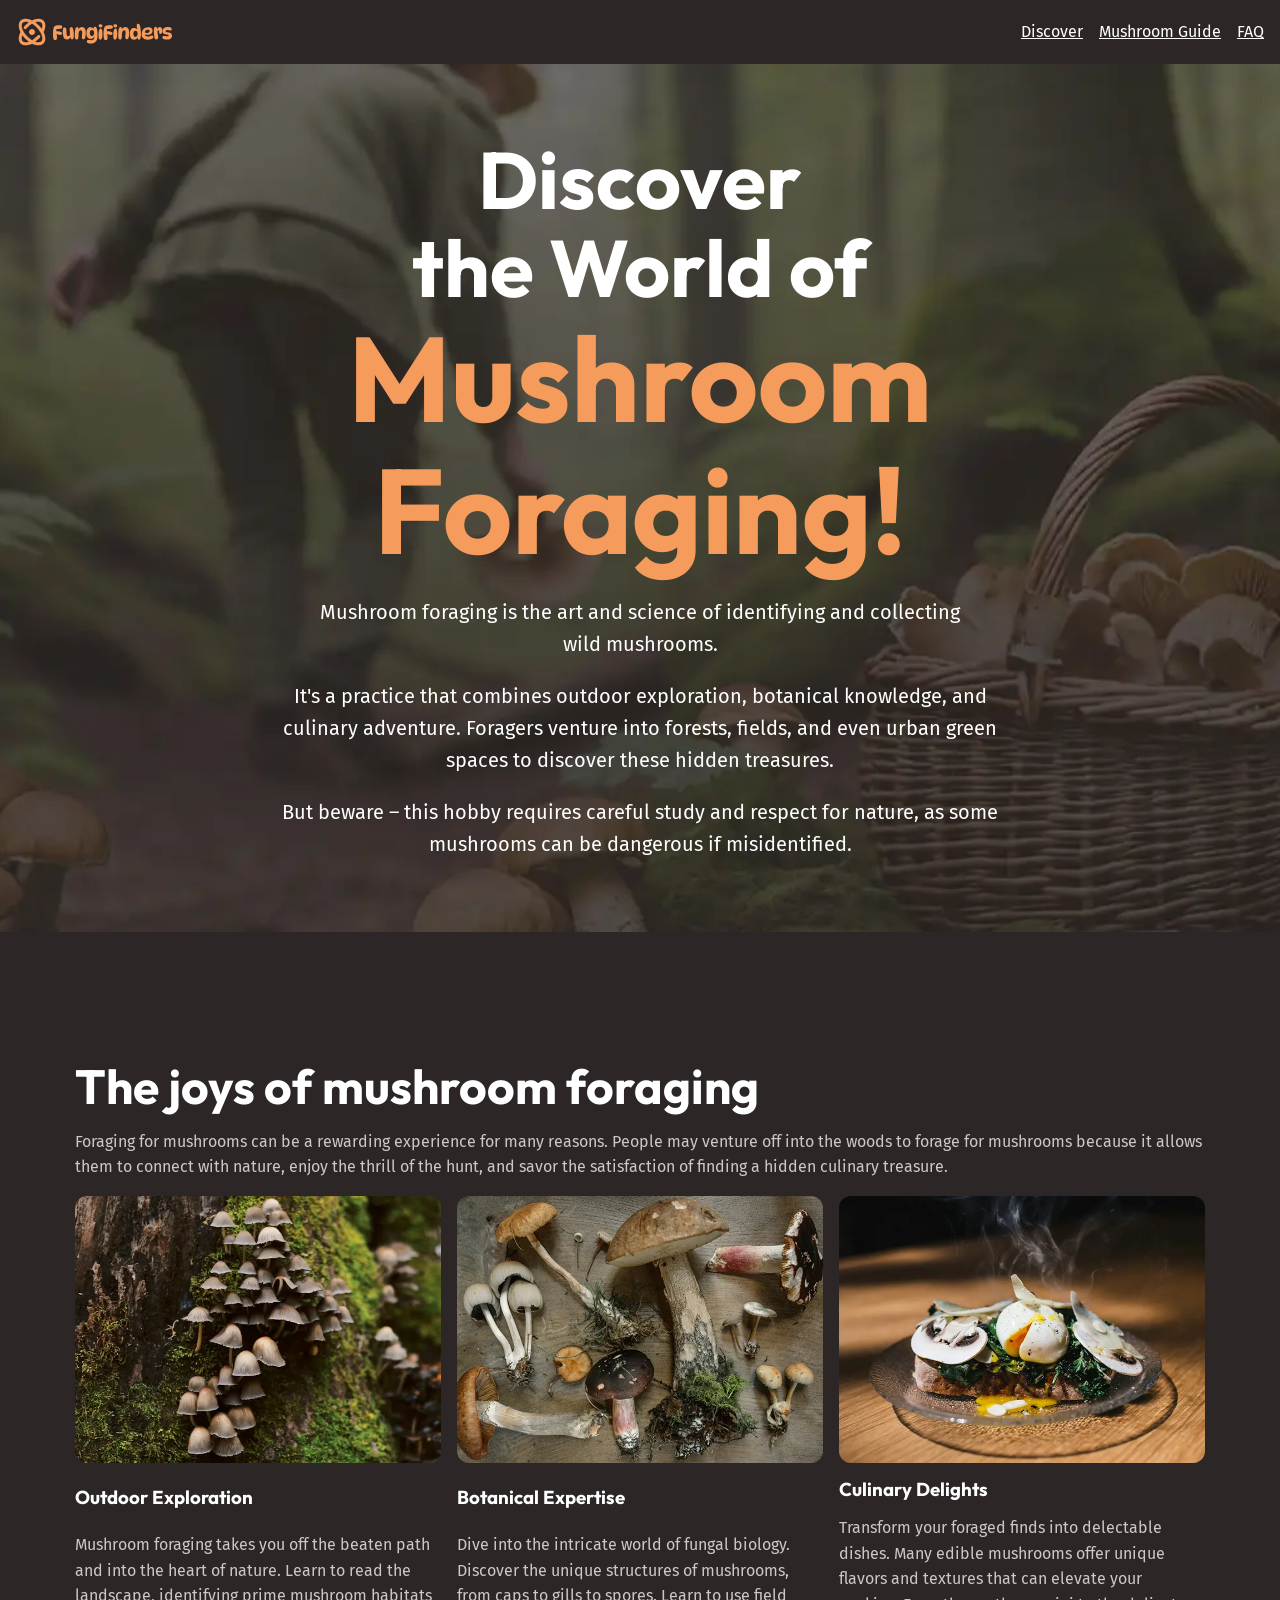
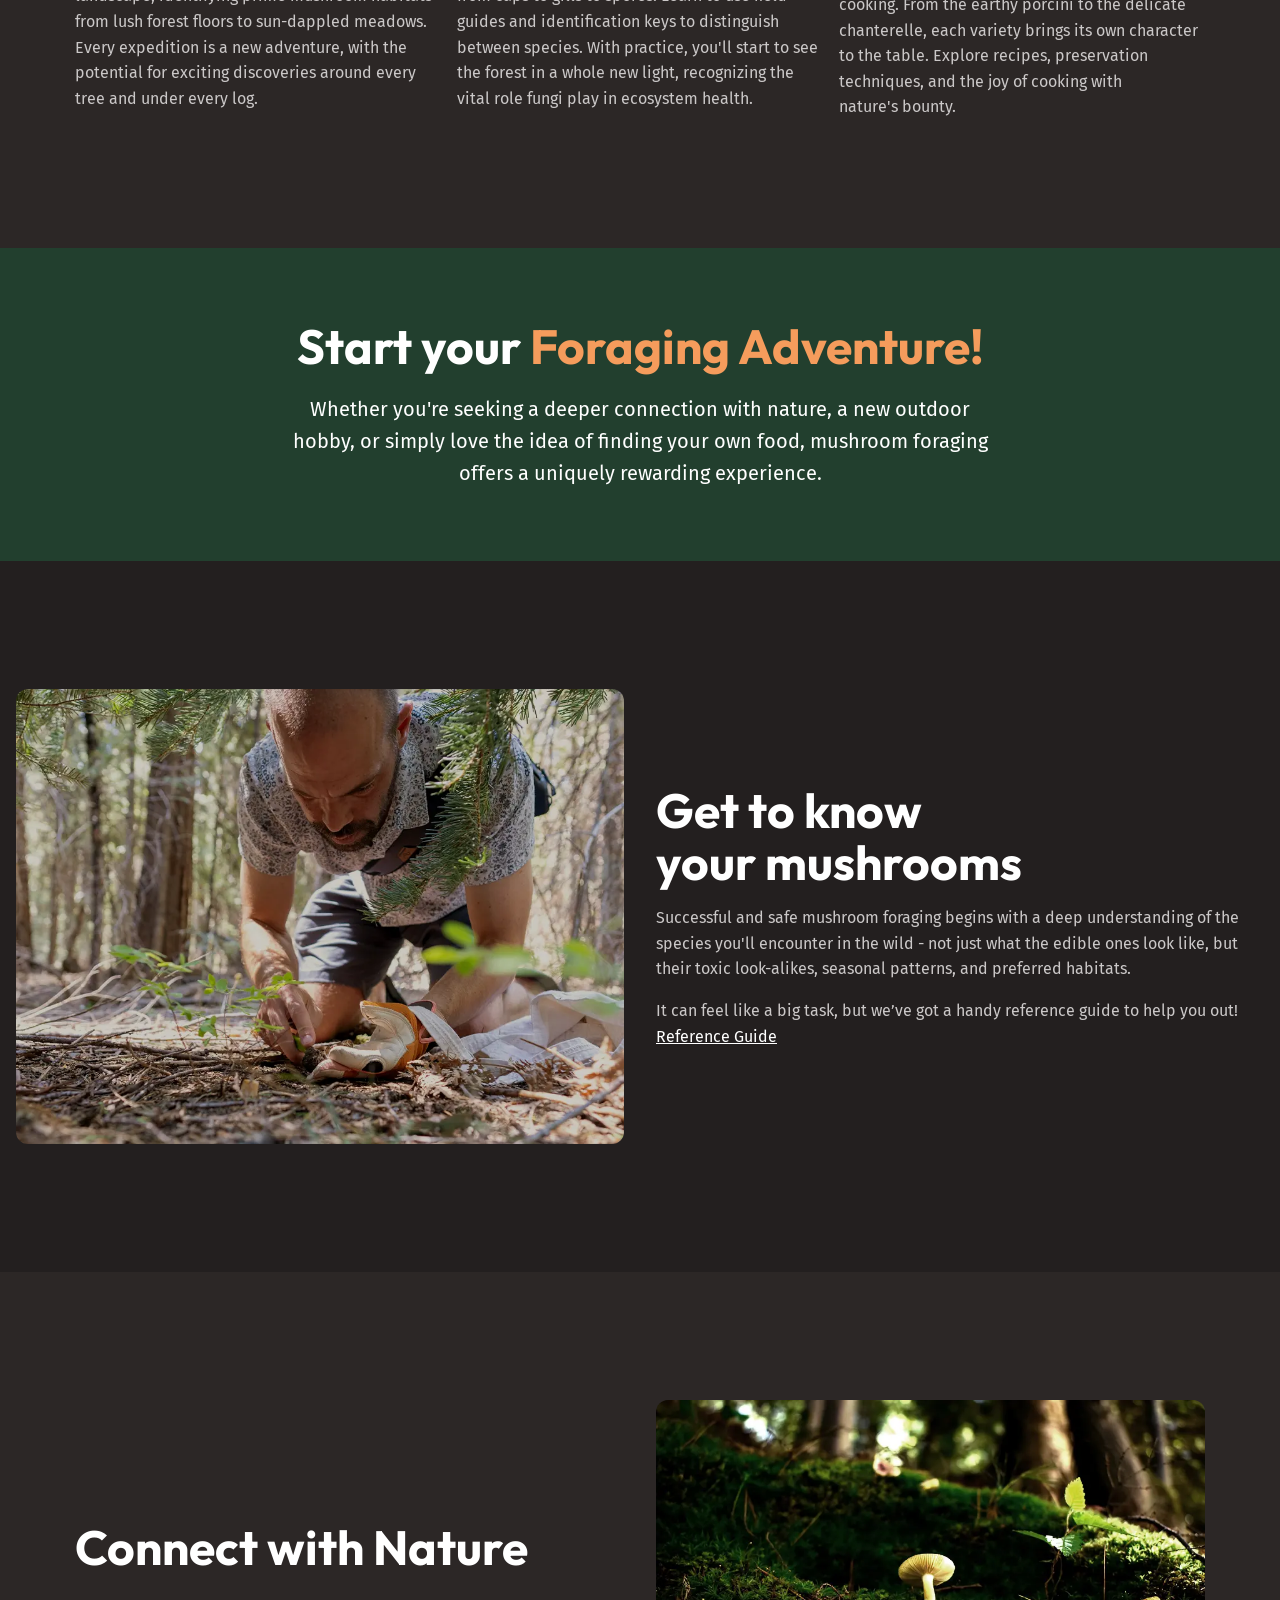
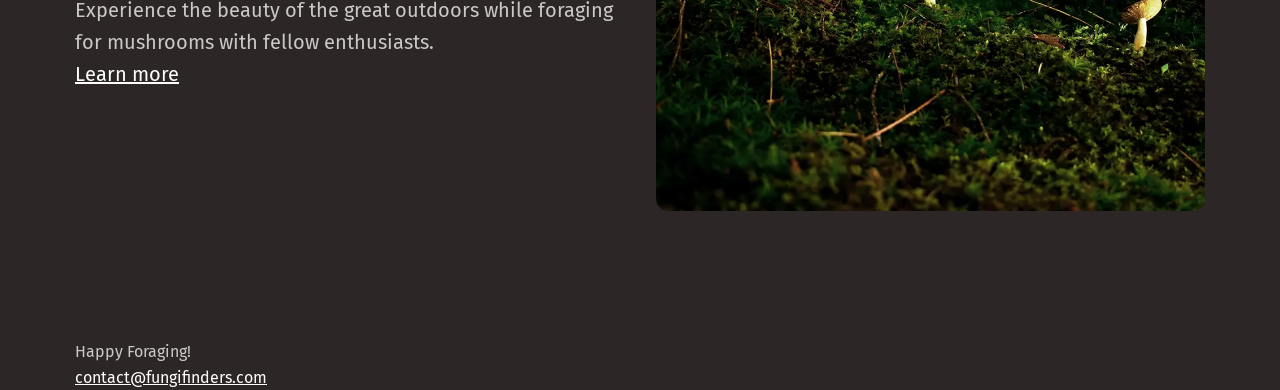
==== index.html @ 4f97831c "refactor hero section with updated title class and new styling for improved visual impact" ====
<!doctype html>
<html lang="en">
  <head>
    <meta charset="UTF-8" />
    <meta name="viewport" content="width=device-width, initial-scale=1.0" />
    <!-- Fonts: use preconnect and the Google Fonts stylesheet with display=swap -->
    <link rel="preconnect" href="https://fonts.googleapis.com" />
    <link rel="preconnect" href="https://fonts.gstatic.com" crossorigin />
    <link
      href="https://fonts.googleapis.com/css2?family=Fira+Sans:wght@400;700&family=Outfit:wght@100..900&display=swap"
      rel="stylesheet" />
    <link rel="stylesheet" href="style.css" />
    <title>Fungi Finders</title>
  </head>
  <body>
    <header class="site-header">
      <div class="wrapper wrapper--wide">
        <div class="site-header__inner">
          <img src="/assets/fungi-finders.svg" alt="Fungi Finders" />
          <nav class="primary-navigation">
            <ul role="list">
              <li><a href="/">Discover</a></li>
              <li><a href="#">Mushroom Guide</a></li>
              <li><a href="#">FAQ</a></li>
            </ul>
          </nav>
        </div>
      </div>
    </header>
    <main>
      <section class="hero section flow" data-padding="compact">
        <div class="wrapper wrapper--narrow">
          <h1 class="hero__title">
            Discover the World of
            <span>Mushroom Foraging!</span>
          </h1>
        </div>
        <div class="wrapper wrapper--narrow flow">
          <p>
            Mushroom foraging is the art and science of identifying and
            collecting wild mushrooms.
          </p>
          <p>
            It's a practice that combines outdoor exploration, botanical
            knowledge, and culinary adventure. Foragers venture into forests,
            fields, and even urban green spaces to discover these hidden
            treasures.
          </p>
          <p>
            But beware – this hobby requires careful study and respect for
            nature, as some mushrooms can be dangerous if misidentified.
          </p>
        </div>
      </section>
      <section class="section">
        <div class="wrapper flow">
          <div class="flow">
            <h2 class="section-title">The joys of mushroom foraging</h2>
            <p>
              Foraging for mushrooms can be a rewarding experience for many
              reasons. People may venture off into the woods to forage for
              mushrooms because it allows them to connect with nature, enjoy the
              thrill of the hunt, and savor the satisfaction of finding a hidden
              culinary treasure.
            </p>
          </div>
          <!-- three columns of content -->
          <div class="equal-columns">
            <div class="card grid-flow">
              <img
                src="/assets/outdoor-exploration.webp"
                alt="Outdoor Exploration" />
              <h3>Outdoor Exploration</h3>
              <p>
                Mushroom foraging takes you off the beaten path and into the
                heart of nature. Learn to read the landscape, identifying prime
                mushroom habitats from lush forest floors to sun-dappled
                meadows. Every expedition is a new adventure, with the potential
                for exciting discoveries around every tree and under every log.
              </p>
            </div>
            <div class="card grid-flow">
              <img
                src="/assets/botanical-expertise.webp"
                alt="Botanical Expertise" />
              <h3>Botanical Expertise</h3>
              <p>
                Dive into the intricate world of fungal biology. Discover the
                unique structures of mushrooms, from caps to gills to spores.
                Learn to use field guides and identification keys to distinguish
                between species. With practice, you'll start to see the forest
                in a whole new light, recognizing the vital role fungi play in
                ecosystem health.
              </p>
            </div>
            <div class="card grid-flow">
              <img
                src="/assets/culinary-delight.webp"
                alt="Culinary Delights" />
              <h3>Culinary Delights</h3>
              <p>
                Transform your foraged finds into delectable dishes. Many edible
                mushrooms offer unique flavors and textures that can elevate
                your cooking. From the earthy porcini to the delicate
                chanterelle, each variety brings its own character to the table.
                Explore recipes, preservation techniques, and the joy of cooking
                with nature's bounty.
              </p>
            </div>
          </div>
        </div>
      </section>
      <section
        class="section background-accent text-center"
        data-padding="compact">
        <div
          class="wrapper wrapper--narrow flow font-size-md text-high-contrast">
          <h2 class="section-title">
            Start your <span class="text-brand">Foraging Adventure!</span>
          </h2>
          <p>
            Whether you're seeking a deeper connection with nature, a new
            outdoor hobby, or simply love the idea of finding your own food,
            mushroom foraging offers a uniquely rewarding experience.
          </p>
        </div>
      </section>
      <section class="section background-extra-dark">
        <div class="wrapper wrapper--wide">
          <!-- two columns of content -->
          <div class="equal-columns" data-gap="large" data-alignment="centered">
            <div>
              <img
                src="/assets/get-to-know.webp"
                alt="Get to Know Your Mushrooms" />
            </div>
            <div class="flow">
              <h2 class="section-title">Get to know your mushrooms</h2>
              <p>
                Successful and safe mushroom foraging begins with a deep
                understanding of the species you'll encounter in the wild - not
                just what the edible ones look like, but their toxic
                look-alikes, seasonal patterns, and preferred habitats.
              </p>
              <p>
                It can feel like a big task, but we’ve got a handy reference
                guide to help you out!
              </p>
              <a class="button" href="">
                Reference Guide
                <span class="visually-hidden">
                  to learn more about identifying mushrooms safely
                </span>
              </a>
            </div>
          </div>
        </div>
      </section>
      <section class="section">
        <div class="wrapper">
          <!-- two columns of content -->
          <div class="equal-columns" data-gap="large" data-alignment="centered">
            <div class="flow font-size-md">
              <h2 class="section-title">Connect with Nature</h2>
              <p>
                Experience the beauty of the great outdoors while foraging for
                mushrooms with fellow enthusiasts.
              </p>

              <a href="#" class="button">
                Learn more
                <span class="visually-hidden">
                  about mushrooms with our helpful reference guide
                </span>
              </a>
            </div>
            <div class=""><img src="/assets/nature.webp" alt="Nature" /></div>
          </div>
        </div>
      </section>
    </main>
    <footer class="site-footer">
      <div class="wrapper">
        <p>Happy Foraging!</p>
        <a href="mailto:contact@fungifinders.com">contact@fungifinders.com</a>
      </div>
    </footer>
  </body>
</html>
---- style.css ----
/* 
  CSS Cascade Layers - defined in order of increasing specificity.
  Later layers override earlier layers when specificity is equal.
  Order (lowest to highest specificity): reset, base, layout, components, utilities
*/
@layer reset, base, layout, components, utilities;

@layer reset {
  *,
  *::before,
  *::after {
    box-sizing: border-box;
  }

  /* https://kilianvalkhof.com/2022/css-html/your-css-reset-needs-text-size-adjust-probably/ */
  html {
    -moz-text-size-adjust: none;
    -webkit-text-size-adjust: none;
    text-size-adjust: none;
  }

  body,
  h1,
  h2,
  h3,
  h4,
  p,
  figure,
  blockquote,
  dl,
  dd {
    margin: 0;
  }

  /* https://www.scottohara.me/blog/2019/01/12/lists-and-safari.html */
  [role='list'] {
    list-style: none;
    margin: 0;
    padding: 0;
  }

  body {
    min-block-size: 100vh; /*similar to min-height: 100vh;*/
    line-height: 1.6;
  }

  h1,
  h2,
  h3,
  button,
  input,
  label {
    line-height: 1.1;
  }

  h1,
  h2,
  h3,
  h4 {
    text-wrap: balance; /* balance the title for long words */
  }

  p,
  li {
    text-wrap: pretty; /* balance the text for long words */
  }

  img,
  picture {
    max-inline-size: 100%; /* max-width: 100%; */
    display: block;
  }

  input,
  button,
  textarea,
  select {
    font: inherit;
  }
}

@layer base {
  :root {
    /* Color Palette */
    --clr-white: hsl(0, 0%, 100%);

    --clr-gray-100: hsl(0, 2%, 79%);

    --clr-brand-400: hsl(25, 88%, 75%);
    --clr-brand-500: hsl(25, 88%, 66%);

    --clr-green-400: hsl(143, 19%, 49%);
    --clr-green-500: hsl(143, 38%, 37%);
    --clr-green-600: hsl(145, 29%, 19%);

    --clr-brown-500: hsl(10, 5%, 25%);
    --clr-brown-600: hsl(9, 7%, 21%);
    --clr-brown-700: hsl(9, 8%, 16%);
    --clr-brown-800: hsl(0, 6%, 15%);
    --clr-brown-900: hsl(0, 6%, 13%);

    --clr-orange-500: hsl(28, 43%, 28%);

    --clr-red-500: hsl(359, 34%, 24%);

    --clr-teal-500: hsl(186, 42%, 25%);

    /* Typography */
    --ff-heading: 'Outfit', sans-serif;
    --ff-body: 'Fira Sans', sans-serif;

    --fs-300: 0.875rem;
    --fs-400: 1rem;
    --fs-500: 1.125rem;
    --fs-600: 1.25rem;
    --fs-700: 1.5rem;
    --fs-800: 2rem;
    --fs-900: 3.75rem;
    --fs-1000: 3.75rem;

    @media (width > 760px) {
      --fs-300: 0.875rem;
      --fs-400: 1rem;
      --fs-500: 1.25rem;
      --fs-600: 1.5rem;
      --fs-700: 2rem;
      --fs-800: 3rem;
      --fs-900: 5rem;
      --fs-1000: 7.5rem;
    }
  }

  /* a semantic "layer" of custom properties */
  :root {
    /* text color */
    --text-main: var(--clr-gray-100);
    --text-high-contrast: var(--clr-white);
    --text-brand: var(--clr-brand-500);
    --text-brand-light: var(--clr-brand-400);

    /* background */
    --background-accent-light: var(--clr-green-400);
    --background-accent-main: var(--clr-green-500);
    --background-accent-dark: var(--clr-green-600);

    --background-extra-light: var(--clr-brown-500);
    --background-light: var(--clr-brown-600);
    --background-main: var(--clr-brown-700);
    --background-dark: var(--clr-brown-800);
    --background-extra-dark: var(--clr-brown-900);

    /* font-size-heading */
    --font-size-heading-sm: var(--fs-700);
    --font-size-heading-regular: var(--fs-800);
    --font-size-heading-lg: var(--fs-900);
    --font-size-heading-xl: var(--fs-1000);

    /* font-size for body and paragraph */
    --font-size-sm: var(--fs-300);
    --font-size-regular: var(--fs-400);
    --font-size-md: var(--fs-500);
    --font-size-lg: var(--fs-600);

    /* border-radius */
    --border-radius-1: 0.25rem;
    --border-radius-2: 0.5rem;
    --border-radius-3: 0.75rem;
  }

  html {
    font-family: var(--ff-body);
    line-height: 1.6;
  }

  body {
    font-size: var(--font-size-regular);
    color: var(--text-main);
    background-color: var(--background-main);
  }

  h1,
  h2,
  h3,
  h4 {
    font-family: var(--ff-heading);
    font-weight: 700;
    color: var(--text-high-contrast);
  }

  a {
    color: var(--text-high-contrast);
  }

  a:hover,
  a:focus-visible {
    color: var(--text-brand-light);
  }

  img {
    border-radius: var(--border-radius-3);
  }
}

@layer layout {
  /* select all elements in the flow class except the first one */
  .flow > * + * {
    margin-block-start: var(--flow-space, 1em);
  }

  .grid-flow {
    display: grid;
    gap: var(--grid-gap, 1rem);
  }
  .equal-columns {
    display: grid;
    gap: var(--equal-columns-gap, 1rem);
    align-items: var(--column-layout-alignment, stretch);

    @media (width > 760px) {
      grid-auto-flow: column;
      grid-auto-columns: 1fr;
    }

    &[data-gap='large'] {
      --equal-columns-gap: 2rem;
    }
    &[data-alignment='centered'] {
      --column-layout-alignment: center;
    }
  }
  .section {
    padding-block: 3.75rem;

    @media (min-width: 760px) {
      padding-block: 8rem;

      &[data-padding='compact'] {
        padding-block: 4.5rem;
      }
    }
  }

  .wrapper {
    --wrapper-max-width: 1130px;
    --wrapper-padding: 1rem;
    max-width: var(--wrapper-max-width);
    margin-inline: auto;
    padding-inline: var(--wrapper-padding);

    box-sizing: content-box;
  }

  .wrapper--narrow {
    --wrapper-max-width: 720px;
  }

  .wrapper--wide {
    --wrapper-max-width: 1330px;
  }
}

@layer components {
  .site-header {
    padding-block: 1rem;
  }
  .site-header__inner {
    display: flex;
    flex-wrap: wrap;
    gap: 0.5rem 1rem;
    align-items: center;
    justify-content: space-between;
  }

  .primary-navigation {
    ul {
      display: flex;
      gap: 0.5rem 1rem;
    }
  }

  .hero {
    text-align: center;
    background-image: url(/assets/hero.webp);
    background-size: cover;
    font-size: var(--font-size-md);
    color: var(--text-high-contrast);
    background-position: center;
  }

  .hero__title {
    font-size: var(--font-size-heading-lg);

    > span {
      display: block;
      font-size: var(--font-size-heading-xl);
      color: var(--text-brand);
    }
  }
}

@layer utilities {
  .visually-hidden {
    clip: rect(0 0 0 0);
    clip-path: inset(50%);
    height: 1px;
    overflow: hidden;
    position: absolute;
    white-space: nowrap;
    width: 1px;
  }
  .text-center {
    text-align: center;
  }
  .text-brand {
    color: var(--text-brand);
  }
  .text-high-contrast {
    color: var(--text-high-contrast);
  }

  .section-title {
    font-size: var(--font-size-heading-regular);
  }

  .background-base {
    background-color: var(--background-base);
  }
  .background-light {
    background-color: var(--background-light);
  }
  .background-extra-light {
    background-color: var(--background-extra-light);
  }
  .background-dark {
    background-color: var(--background-dark);
  }
  .background-extra-dark {
    background-color: var(--background-extra-dark);
  }

  .background-accent {
    background-color: var(--background-accent-dark);
  }

  .font-size-sm {
    font-size: var(--font-size-sm);
  }
  .font-size-regular {
    font-size: var(--font-size-regular);
  }
  .font-size-md {
    font-size: var(--font-size-md);
  }
  .font-size-lg {
    font-size: var(--font-size-lg);
  }
}
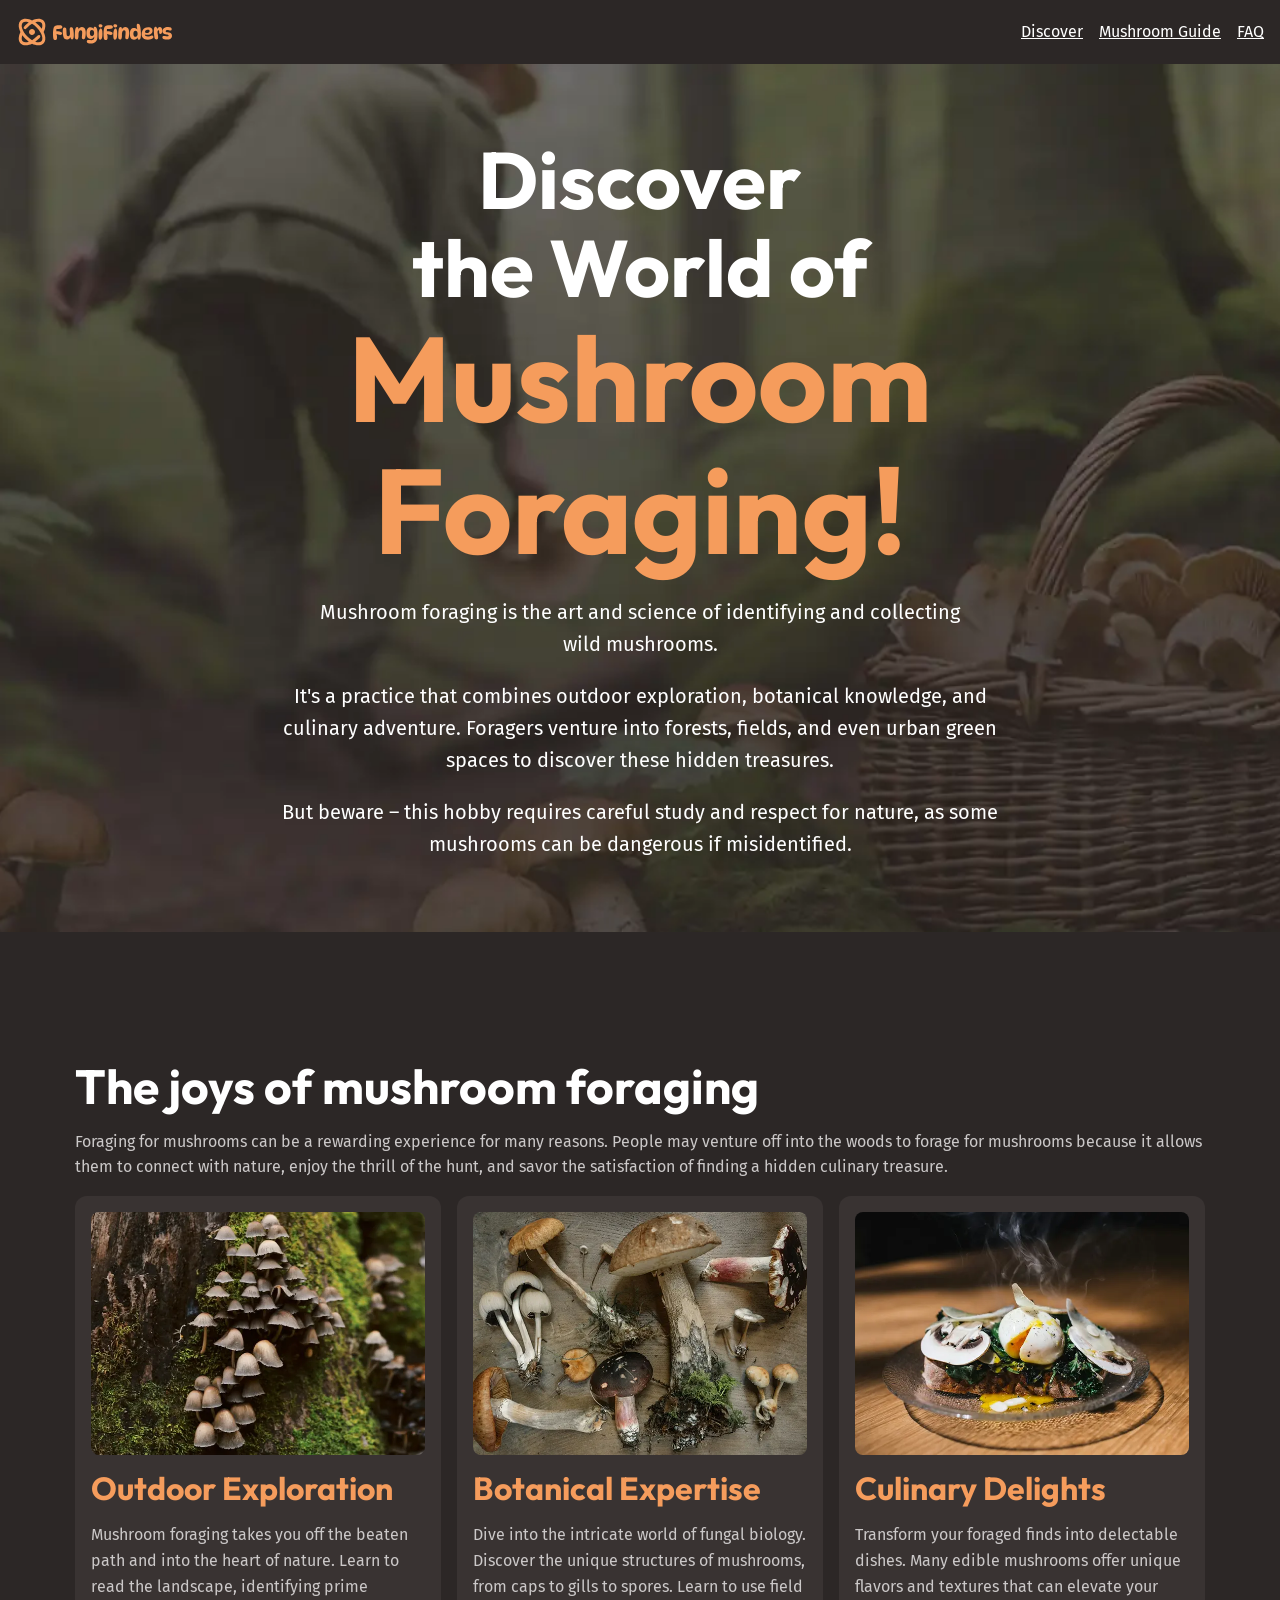
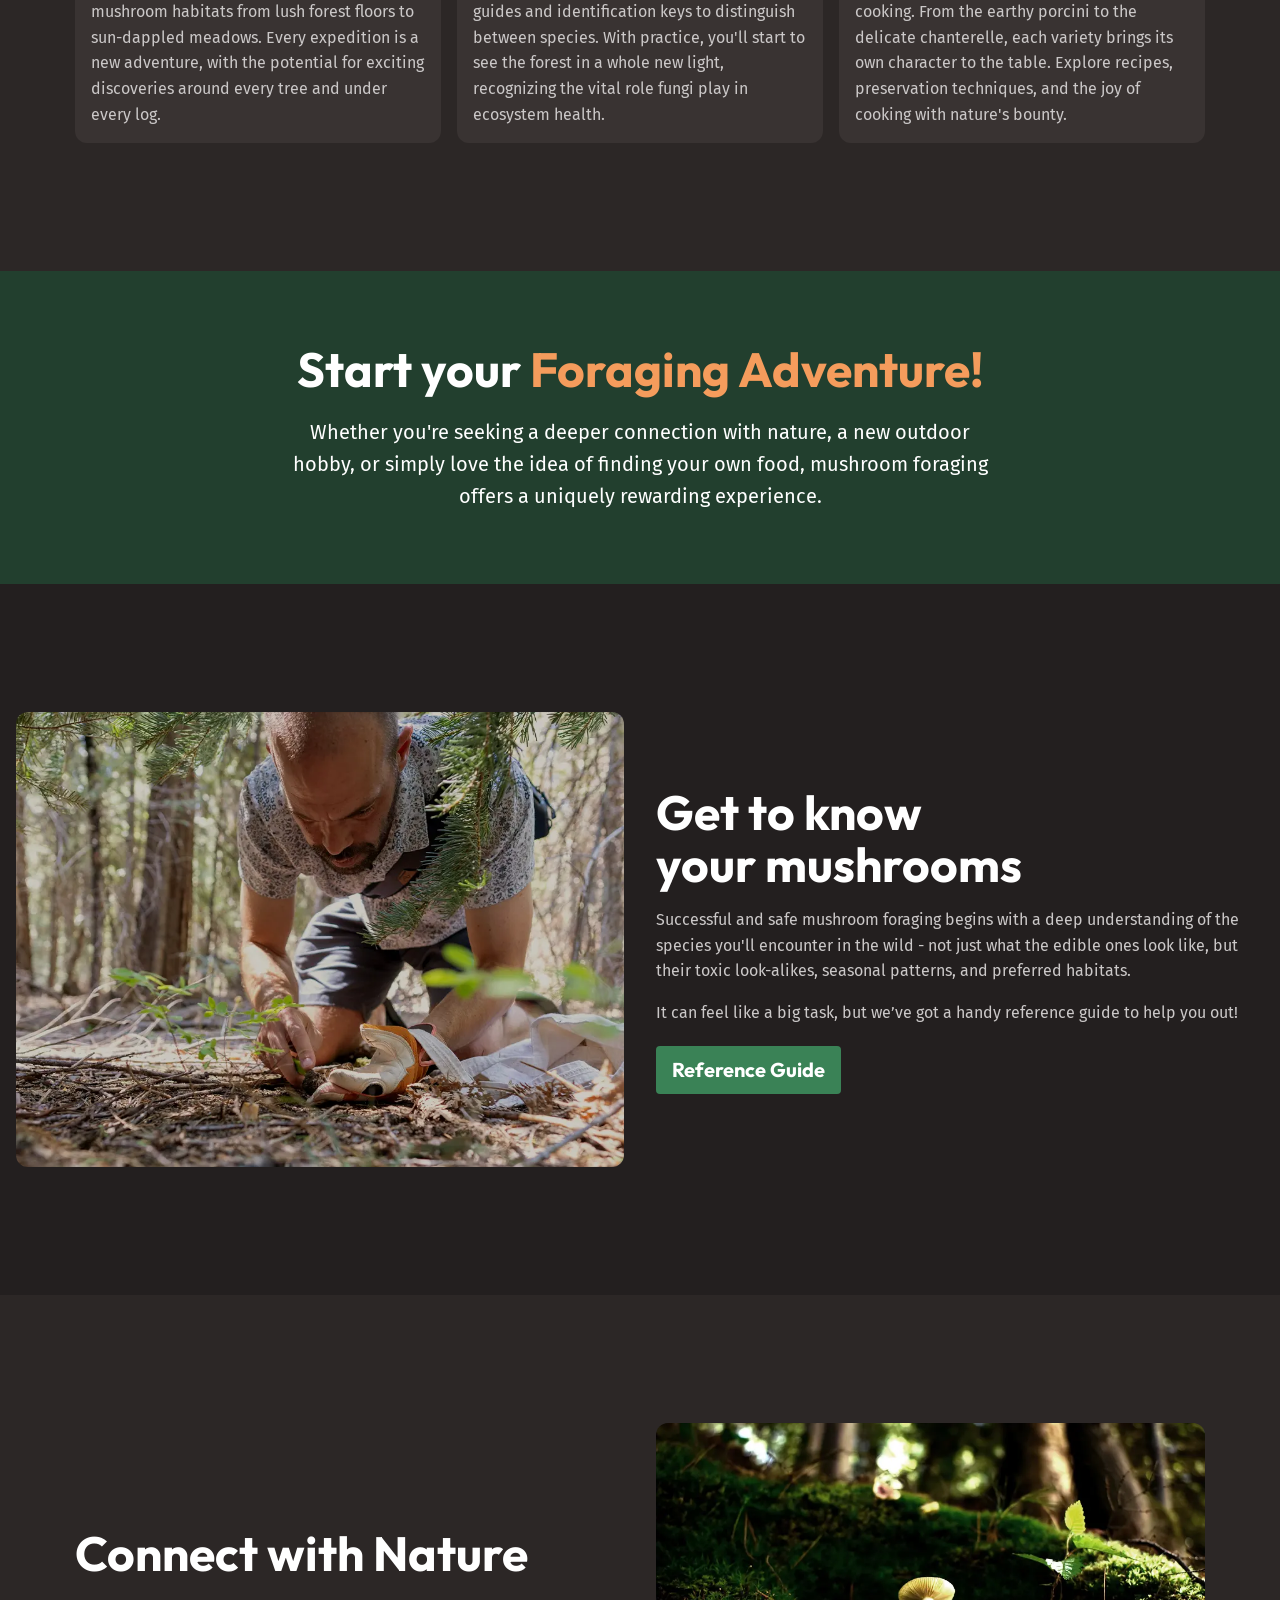
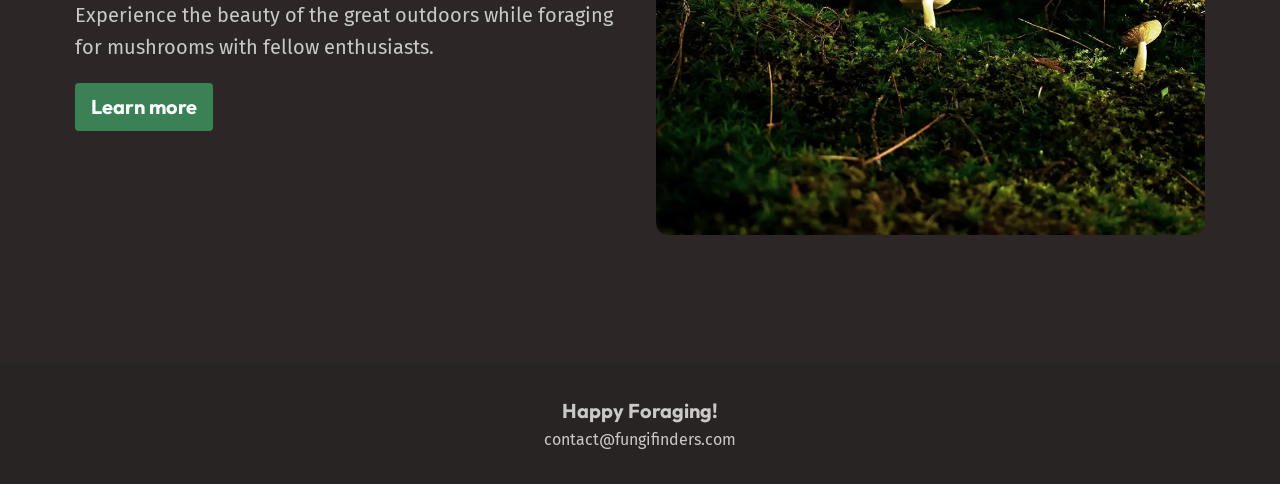
==== commit bac3a5f9: "refactor card components with new title class and styling for improved layout and aesthetics" ====
--- a/index.html
+++ b/index.html
@@ -66,11 +66,11 @@
           </div>
           <!-- three columns of content -->
           <div class="equal-columns">
-            <div class="card grid-flow">
+            <div class="card">
               <img
                 src="/assets/outdoor-exploration.webp"
                 alt="Outdoor Exploration" />
-              <h3>Outdoor Exploration</h3>
+              <h3 class="card__title">Outdoor Exploration</h3>
               <p>
                 Mushroom foraging takes you off the beaten path and into the
                 heart of nature. Learn to read the landscape, identifying prime
@@ -79,11 +79,11 @@
                 for exciting discoveries around every tree and under every log.
               </p>
             </div>
-            <div class="card grid-flow">
+            <div class="card">
               <img
                 src="/assets/botanical-expertise.webp"
                 alt="Botanical Expertise" />
-              <h3>Botanical Expertise</h3>
+              <h3 class="card__title">Botanical Expertise</h3>
               <p>
                 Dive into the intricate world of fungal biology. Discover the
                 unique structures of mushrooms, from caps to gills to spores.
@@ -93,11 +93,11 @@
                 ecosystem health.
               </p>
             </div>
-            <div class="card grid-flow">
+            <div class="card">
               <img
                 src="/assets/culinary-delight.webp"
                 alt="Culinary Delights" />
-              <h3>Culinary Delights</h3>
+              <h3 class="card__title">Culinary Delights</h3>
               <p>
                 Transform your foraged finds into delectable dishes. Many edible
                 mushrooms offer unique flavors and textures that can elevate
@@ -181,7 +181,7 @@
     </main>
     <footer class="site-footer">
       <div class="wrapper">
-        <p>Happy Foraging!</p>
+        <p class="site-footer__title">Happy Foraging!</p>
         <a href="mailto:contact@fungifinders.com">contact@fungifinders.com</a>
       </div>
     </footer>
--- a/style.css
+++ b/style.css
@@ -296,6 +296,68 @@
       color: var(--text-brand);
     }
   }
+
+  .card {
+    display: grid;
+    gap: var(--card-gap, 1rem);
+    padding: 1rem;
+    background-color: var(--background-light);
+    border-radius: var(--border-radius-3);
+
+    img {
+      border-radius: var(--border-radius-2);
+    }
+  }
+
+  .card__title {
+    color: var(--card-title-color, var(--text-brand));
+    font-size: var(--card-title-font-size, var(--font-size-heading-sm));
+  }
+
+  .button {
+    display: inline flex;
+    cursor: pointer;
+    font-family: var(--ff-heading);
+    font-weight: 700;
+    font-size: var(--font-size-md);
+    text-decoration: none;
+    background-color: var(--background-accent-main);
+    padding: 0.5rem 1rem;
+    border-radius: var(--border-radius-1);
+    transition: all 0.3s ease;
+  }
+
+  .button:hover,
+  .button:focus-visible {
+    background: var(--background-accent-light);
+    color: var(--text-high-contrast);
+  }
+
+  .site-footer {
+    background-color: var(--background-dark);
+    padding-block: 2rem;
+    text-align: center;
+
+    /* either use .grid-flow and change the --grid-flow-spacing, or do this */
+    display: grid;
+    gap: 2rem;
+
+    a {
+      text-decoration: none;
+      color: var(--text-main);
+
+      &:hover,
+      &:focus-visible {
+        color: var(--text-brand-light);
+      }
+    }
+  }
+
+  .site-footer__title {
+    font-size: var(--font-size-md);
+    font-family: var(--ff-heading);
+    font-weight: 700;
+  }
 }
 
 @layer utilities {
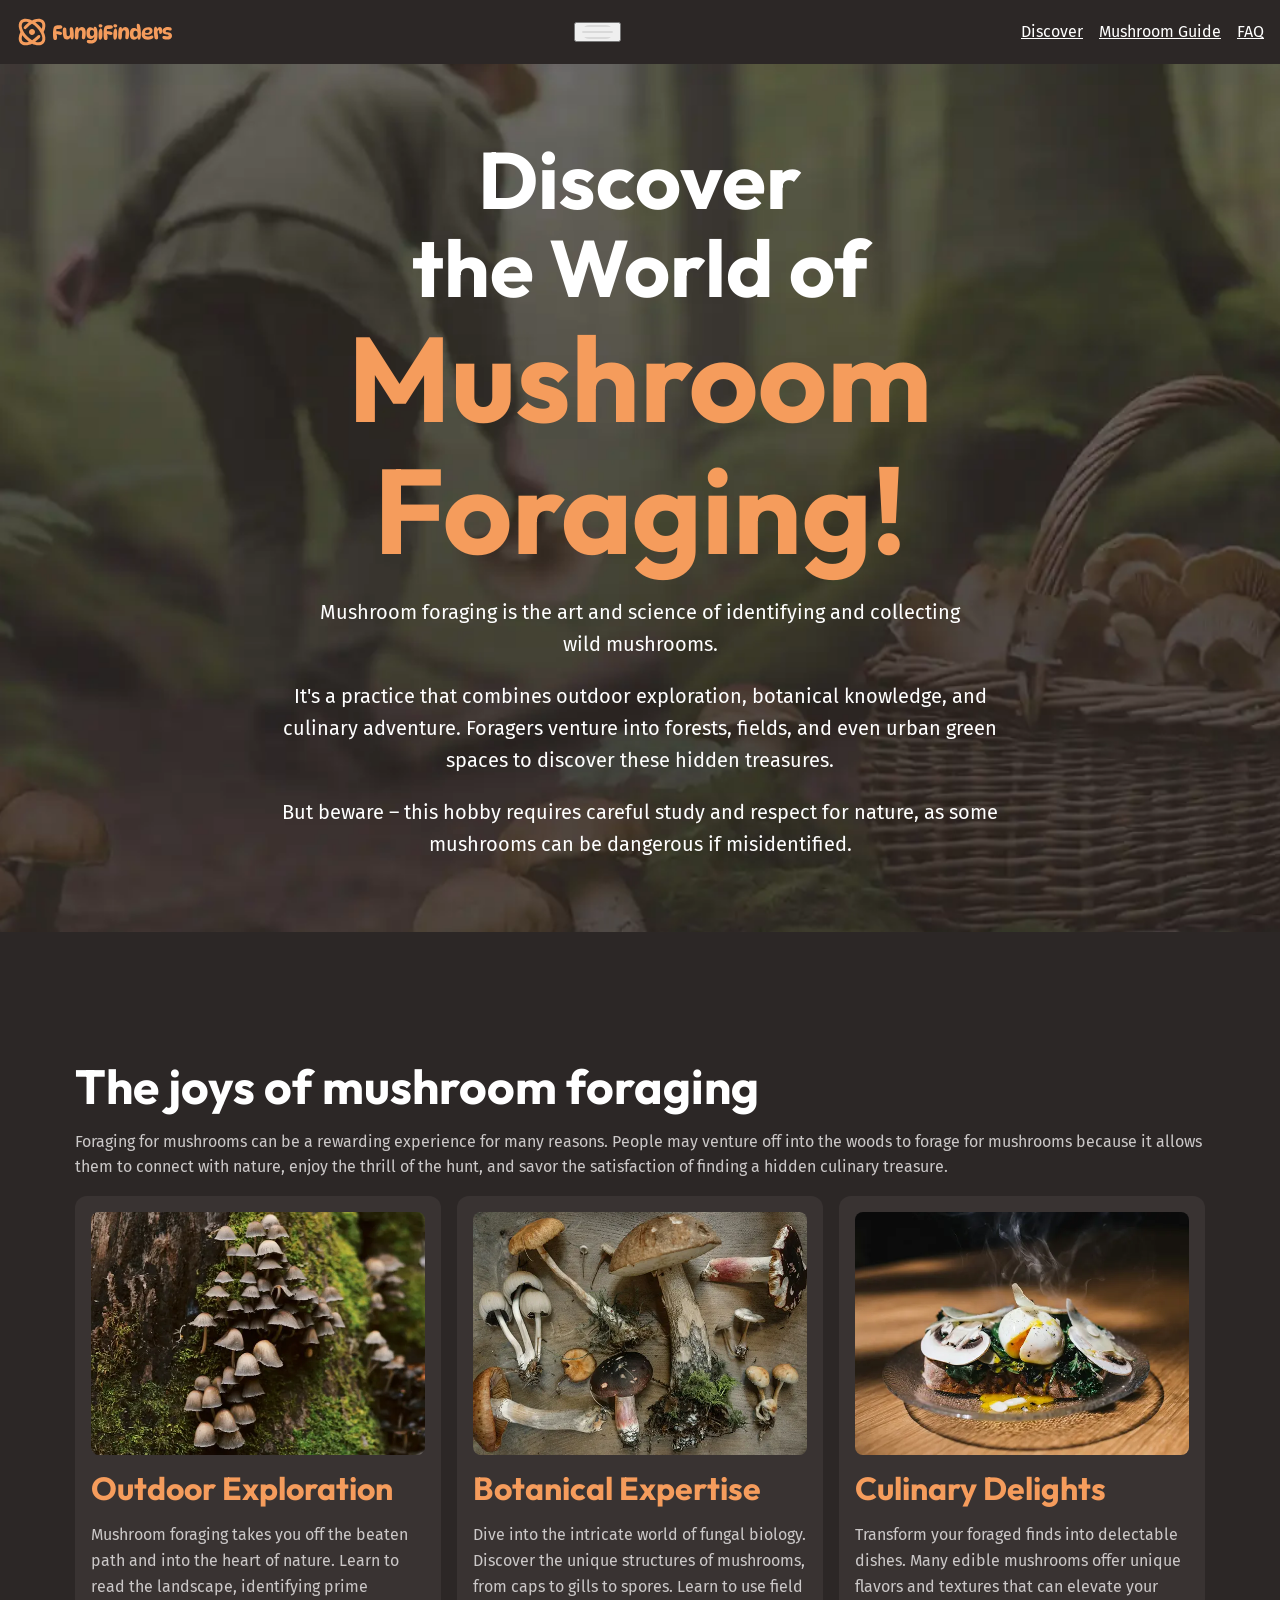
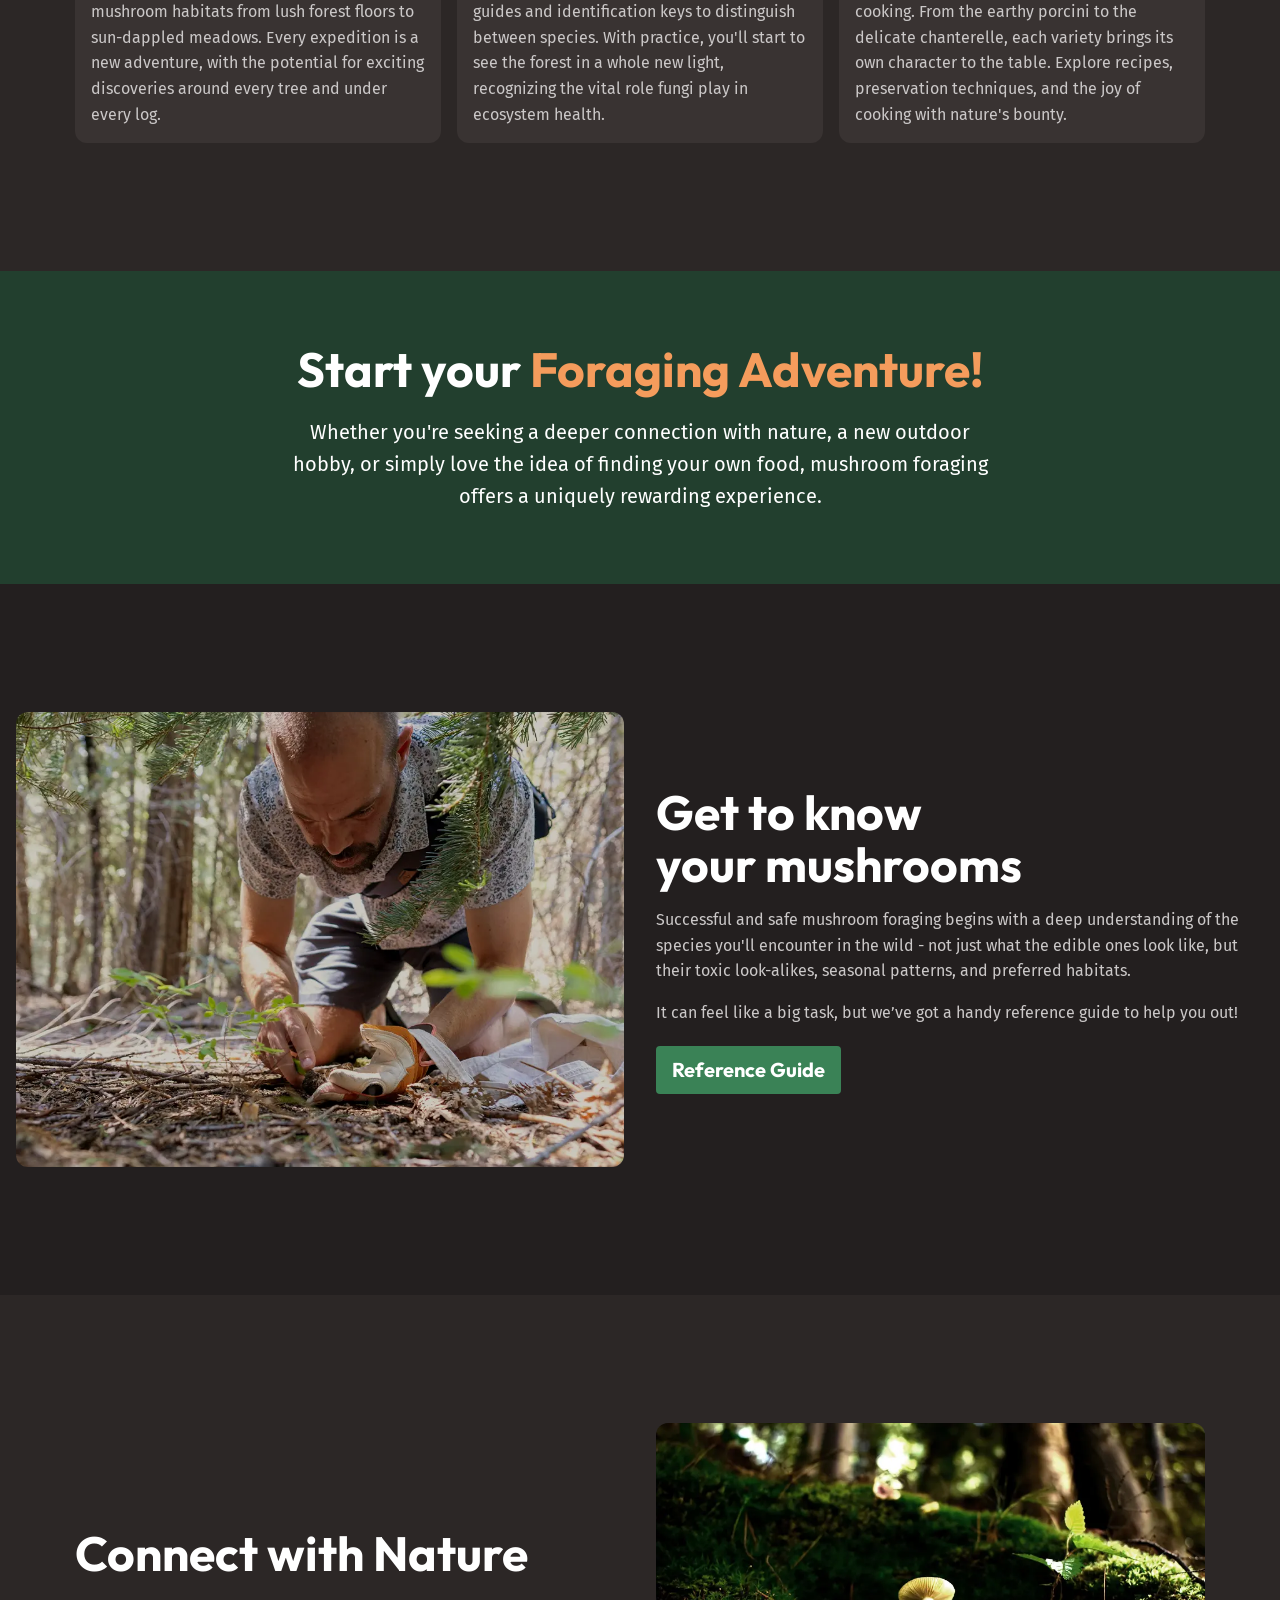
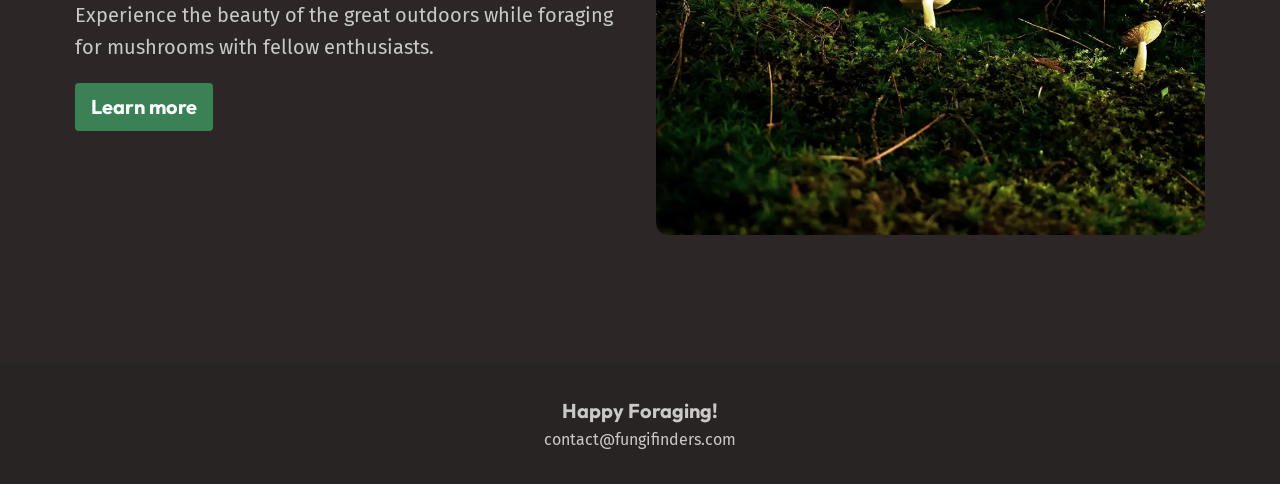
==== commit 6d0c0d1b: "add hamburger menu button for improved navigation accessibility" ====
--- a/index.html
+++ b/index.html
@@ -17,7 +17,11 @@
       <div class="wrapper wrapper--wide">
         <div class="site-header__inner">
           <img src="/assets/fungi-finders.svg" alt="Fungi Finders" />
-          <nav class="primary-navigation">
+          <button aria-controls="primary-nav" aria-expanded="false">
+            <span class="visually-hidden">Menu</span>
+            <img src="/assets/hamburger.svg" alt="" />
+          </button>
+          <nav class="primary-navigation" id="primary-nav">
             <ul role="list">
               <li><a href="/">Discover</a></li>
               <li><a href="#">Mushroom Guide</a></li>
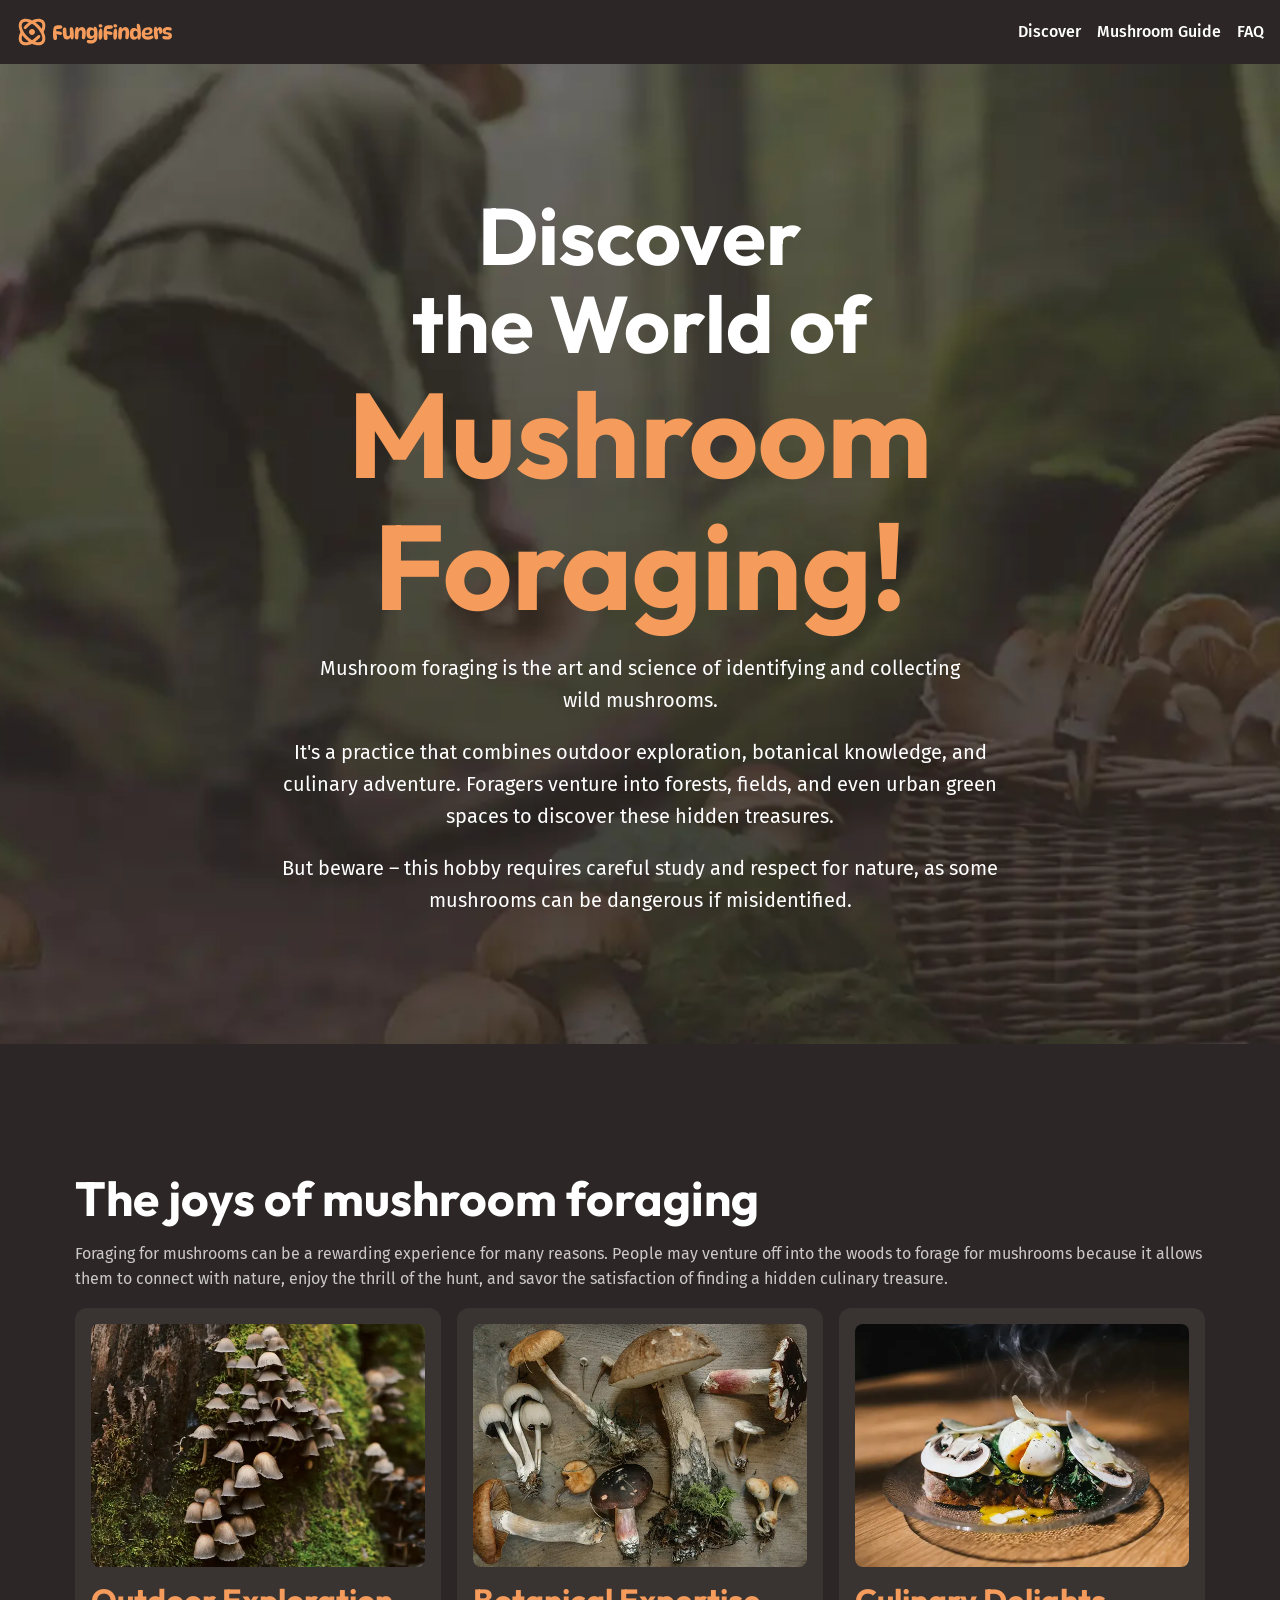
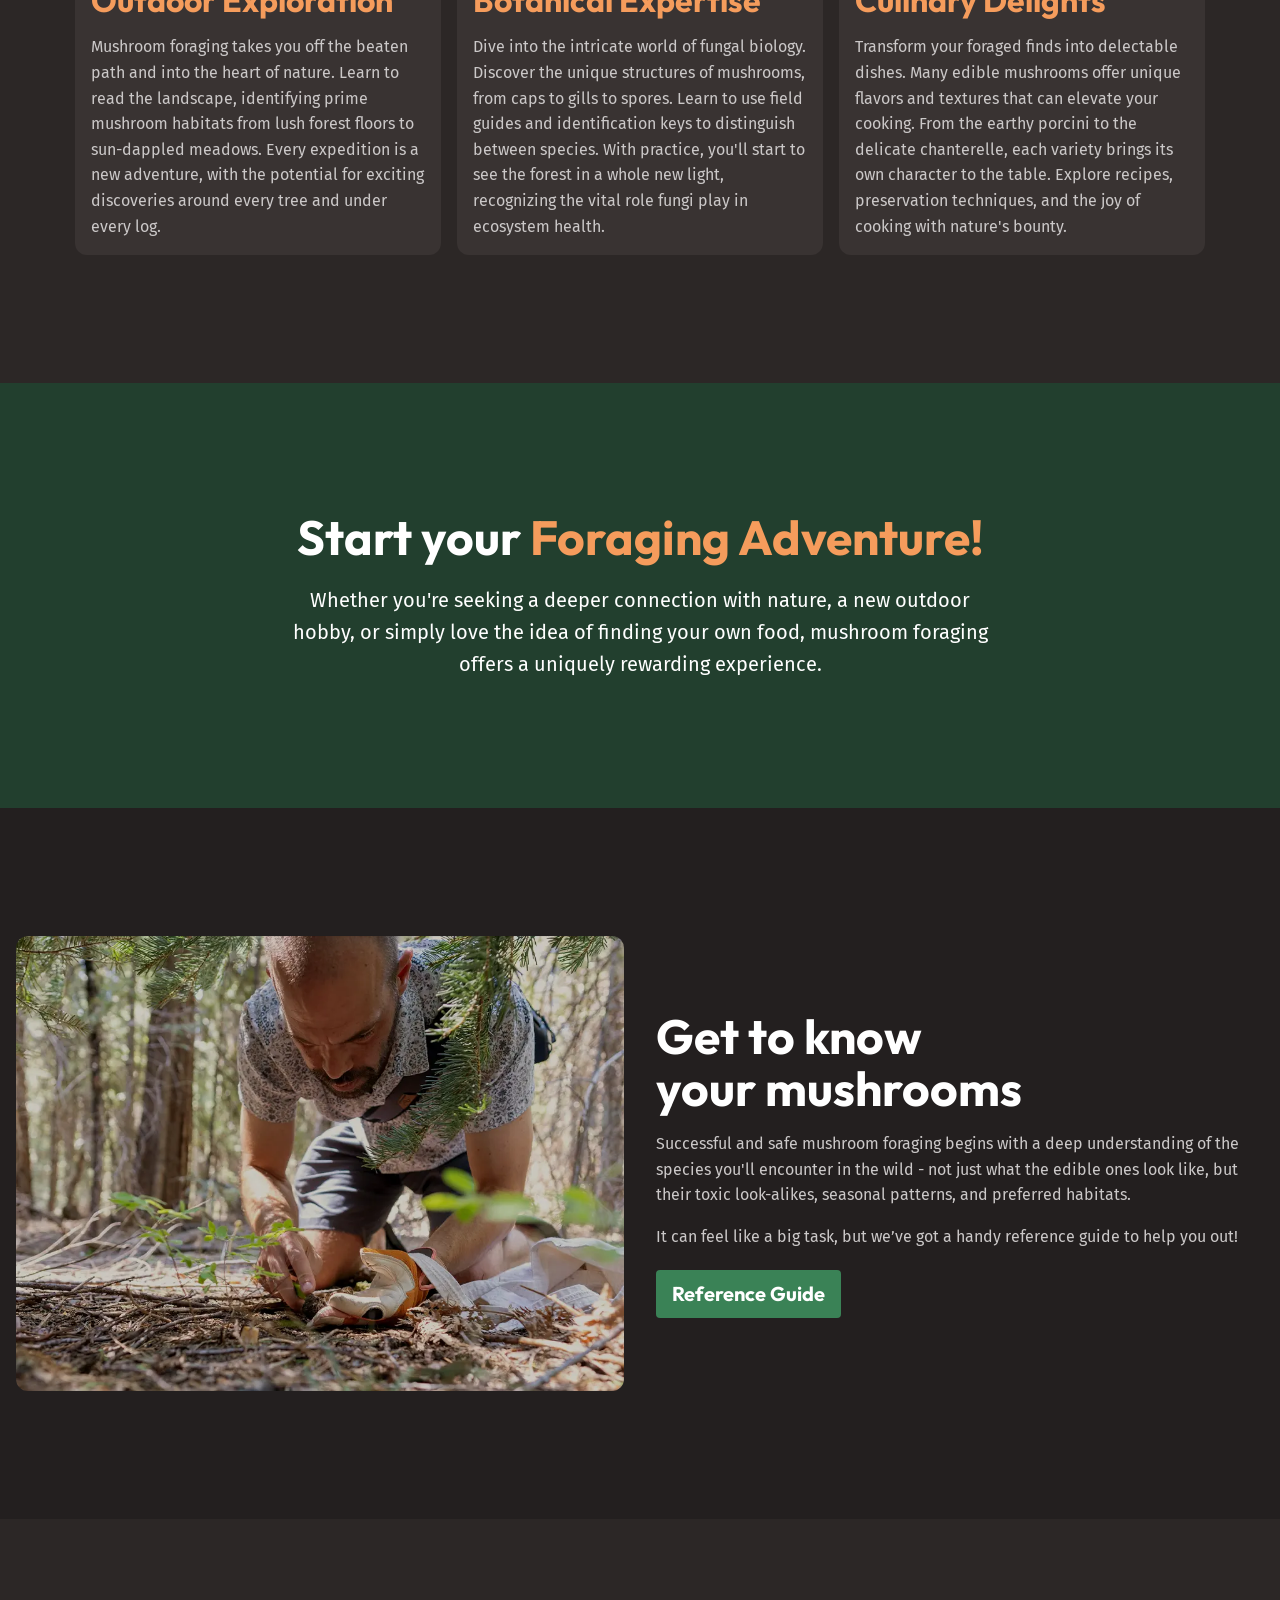
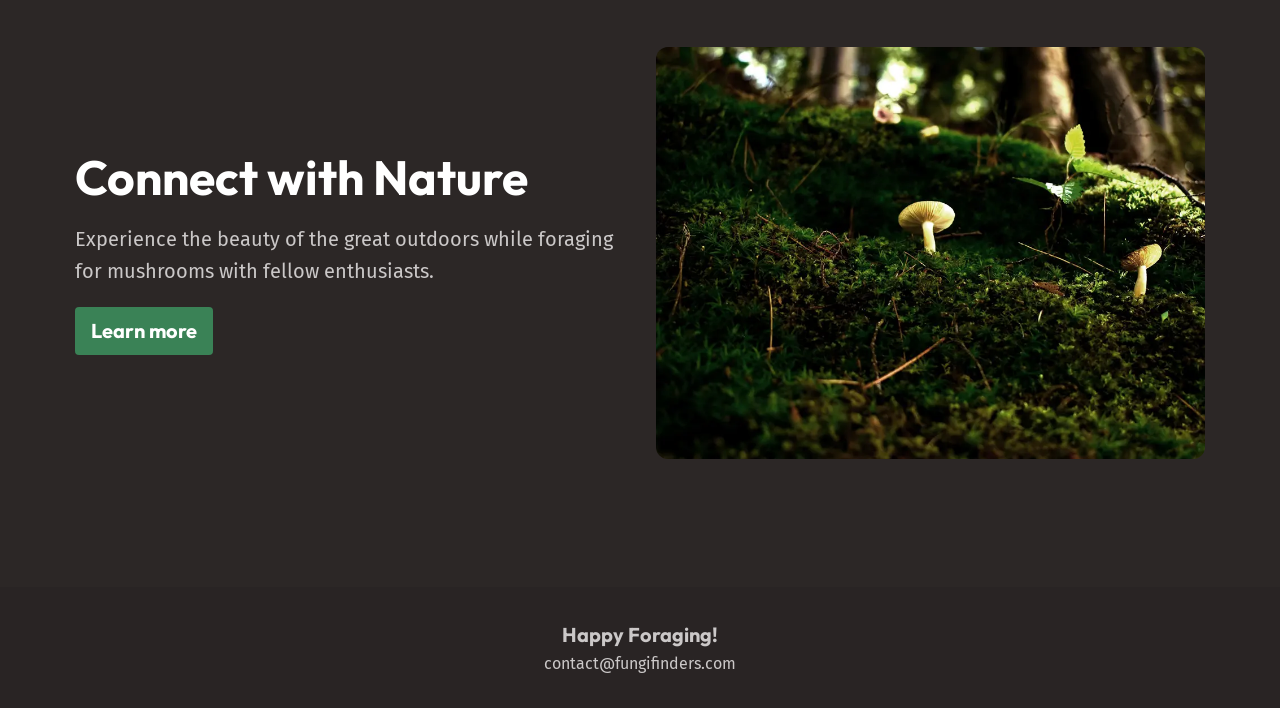
==== commit ae33df4a: "add hamburger menu functionality with responsive styles for improved navigation Co-authored-by: Copi" ====
--- a/index.html
+++ b/index.html
@@ -11,6 +11,7 @@
       rel="stylesheet" />
     <link rel="stylesheet" href="style.css" />
     <title>Fungi Finders</title>
+    <script src="/main.js" defer></script>
   </head>
   <body>
     <header class="site-header">
--- a/style.css
+++ b/style.css
@@ -234,7 +234,7 @@
     @media (min-width: 760px) {
       padding-block: 8rem;
 
-      &[data-padding='compact'] {
+      &.section--padding-compact {
         padding-block: 4.5rem;
       }
     }
@@ -271,10 +271,103 @@
     justify-content: space-between;
   }
 
+  [aria-controls='primary-nav'] {
+    z-index: 100;
+    background: transparent;
+    border: none;
+    cursor: pointer;
+
+    img {
+      border-radius: 0;
+    }
+
+    @media (width > 720px) {
+      display: none;
+    }
+  }
+
   .primary-navigation {
+    opacity: 0;
+    transform: translateY(-0.75rem);
+    animation: nav-fade-in 0.65s ease-out 0.2s forwards;
+
     ul {
       display: flex;
       gap: 0.5rem 1rem;
+    }
+
+    a {
+      position: relative;
+      text-decoration: none;
+      color: var(--text-high-contrast);
+      font-weight: 500;
+      transition:
+        color 0.28s ease,
+        transform 0.28s ease;
+    }
+
+    a::after {
+      content: '';
+      position: absolute;
+      inset-inline: 0;
+      bottom: -0.25rem;
+      height: 2px;
+      background: var(--text-brand);
+      transform: scaleX(0);
+      transform-origin: left center;
+      transition:
+        transform 0.28s ease,
+        opacity 0.28s ease;
+      opacity: 0;
+    }
+
+    a:hover,
+    a:focus-visible {
+      color: var(--text-brand-light);
+      transform: translateY(-0.1rem);
+    }
+
+    a:hover::after,
+    a:focus-visible::after {
+      transform: scaleX(1);
+      opacity: 1;
+    }
+
+    @media (width < 720px) {
+      display: none;
+      position: absolute;
+      z-index: 10;
+      top: 0;
+      right: 0;
+      background-color: var(--background-accent-main);
+      padding: 2rem;
+      font-size: var(--font-size-lg);
+      font-weight: 700;
+      font-family: var(--ff-heading);
+      border-radius: 0 0 0 var(--border-radius-3);
+      ul {
+        flex-direction: column;
+        gap: 0;
+      }
+      li:not(:first-child) {
+        border-top: 2px solid var(--background-accent-light);
+        margin-block-start: 1.5rem;
+        padding-block-start: 1.5rem;
+      }
+      [aria-expanded='true'] + & {
+        display: block;
+      }
+    }
+  }
+
+  @keyframes nav-fade-in {
+    from {
+      opacity: 0;
+      transform: translateY(-1rem);
+    }
+    to {
+      opacity: 1;
+      transform: translateY(0);
     }
   }
 
